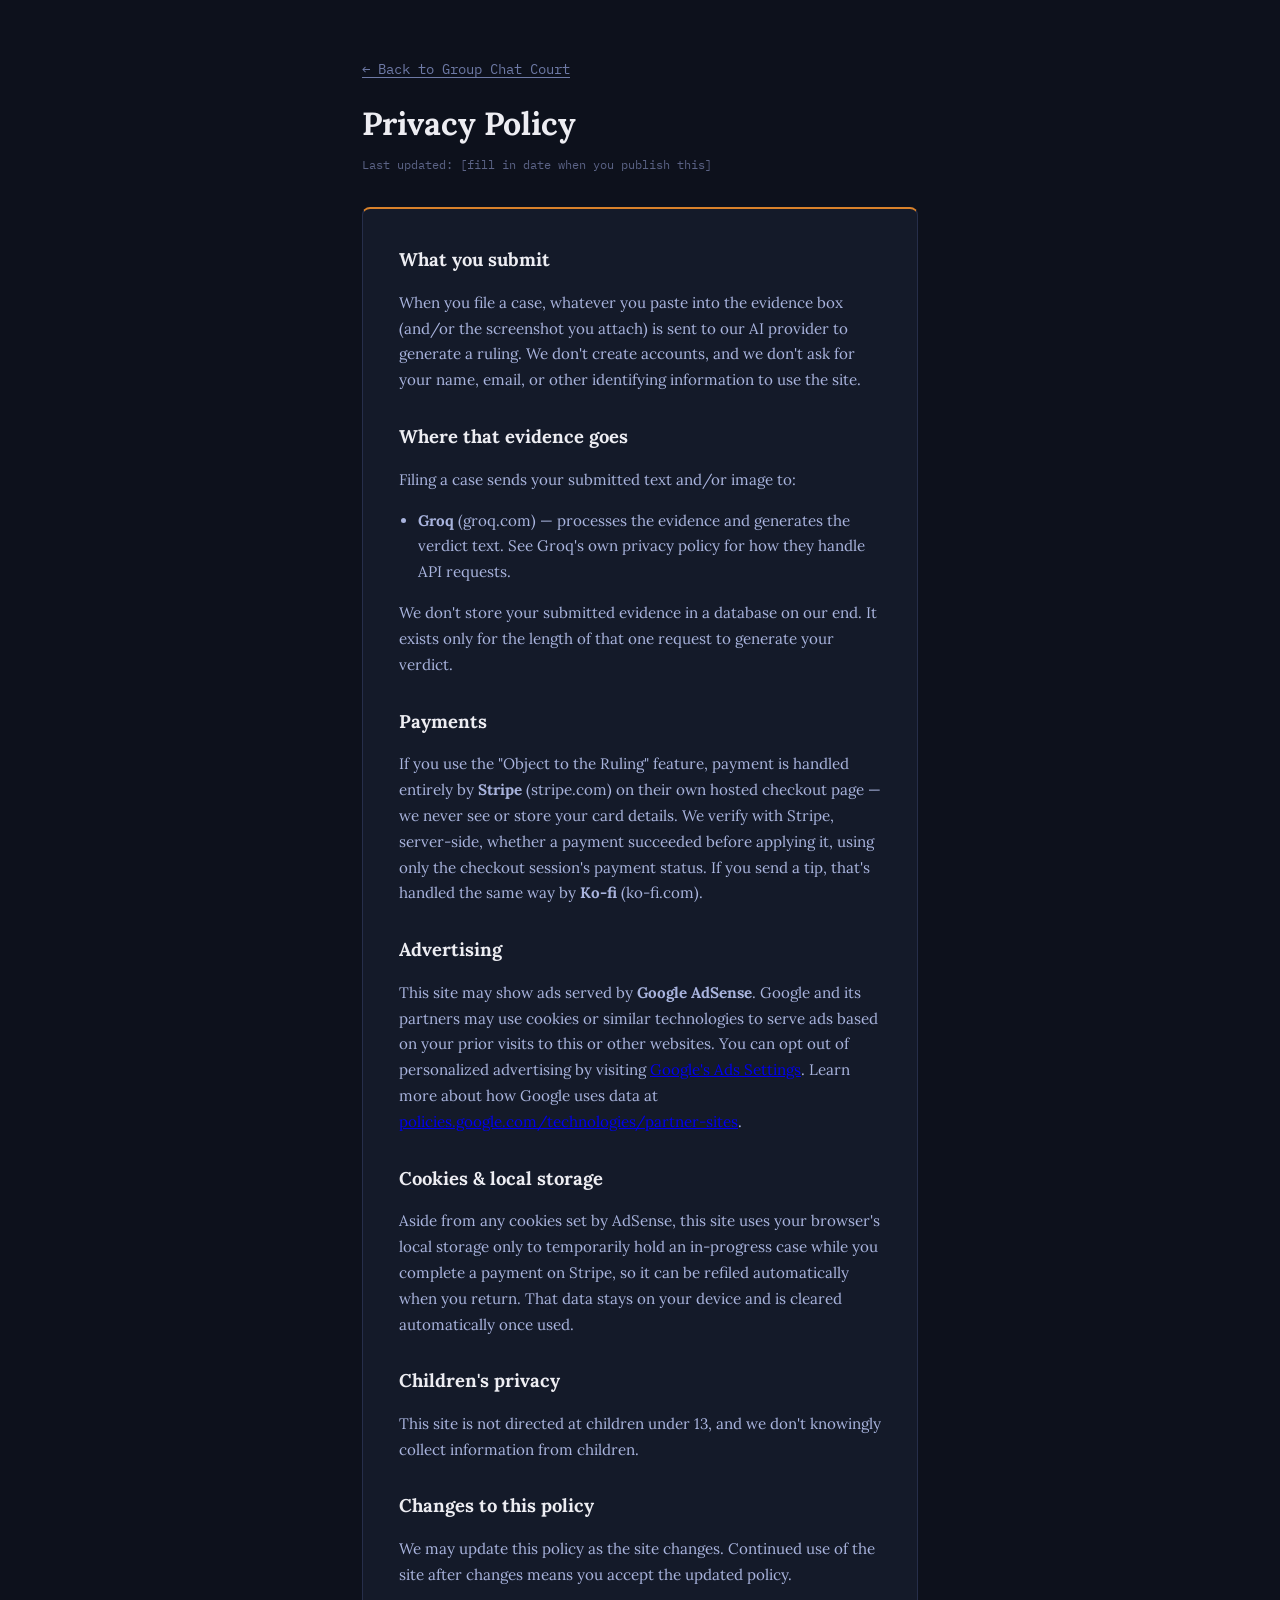
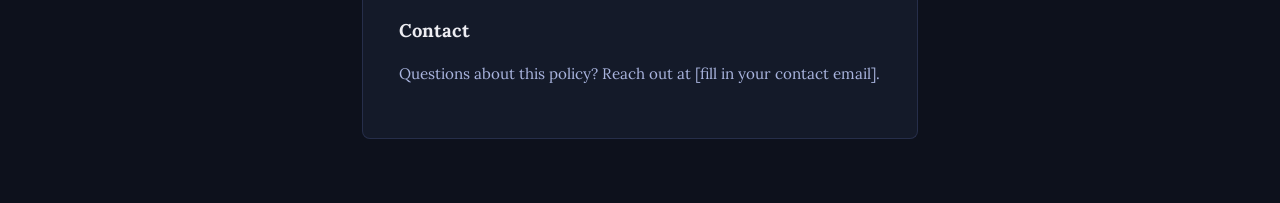
==== privacy.html @ 8eb90722 "Add files via upload" ====
<!doctype html>
<html lang="en">
<head>
<meta charset="UTF-8" />
<meta name="viewport" content="width=device-width, initial-scale=1.0" />
<title>Privacy Policy — Group Chat Court</title>
<link rel="preconnect" href="https://fonts.googleapis.com">
<link rel="preconnect" href="https://fonts.gstatic.com" crossorigin>
<link href="https://fonts.googleapis.com/css2?family=Lora:ital,wght@0,500;0,600;0,700;1,500;1,600&family=IBM+Plex+Mono:wght@400;500;600&display=swap" rel="stylesheet">
<link rel="stylesheet" href="style.css">
<script async src="https://pagead2.googlesyndication.com/pagead/js/adsbygoogle.js?client=ca-pub-4417008389014085" crossorigin="anonymous"></script>
<style>
  .policy-card { max-width: 620px; }
  .policy-card h2 { font-family: "Lora", Georgia, serif; font-size: 1.15rem; color: var(--white); margin: 1.8rem 0 0.6rem; }
  .policy-card h2:first-child { margin-top: 0; }
  .policy-card p, .policy-card li { color: var(--lavender); font-size: 0.95rem; line-height: 1.7; }
  .policy-card ul { margin: 0.4rem 0 0; padding-left: 1.2rem; }
  .back-link { font-family: "IBM Plex Mono", monospace; font-size: 0.85rem; color: var(--lavender-muted); text-decoration: underline; text-underline-offset: 3px; }
  .updated { font-family: "IBM Plex Mono", monospace; font-size: 0.78rem; color: var(--lavender-dim); margin: 0.4rem 0 1.6rem; }
</style>
</head>
<body>
<main>
  <a href="index.html" class="back-link">← Back to Group Chat Court</a>
  <h1 style="font-family:'Lora',Georgia,serif; color:var(--white); margin: 1rem 0 0.2rem;">Privacy Policy</h1>
  <p class="updated">Last updated: [fill in date when you publish this]</p>

  <section class="card policy-card">
    <h2>What you submit</h2>
    <p>
      When you file a case, whatever you paste into the evidence box (and/or the
      screenshot you attach) is sent to our AI provider to generate a ruling. We don't
      create accounts, and we don't ask for your name, email, or other identifying
      information to use the site.
    </p>

    <h2>Where that evidence goes</h2>
    <p>Filing a case sends your submitted text and/or image to:</p>
    <ul>
      <li><strong>Groq</strong> (groq.com) — processes the evidence and generates the verdict text. See Groq's own privacy policy for how they handle API requests.</li>
    </ul>
    <p>
      We don't store your submitted evidence in a database on our end. It exists only
      for the length of that one request to generate your verdict.
    </p>

    <h2>Payments</h2>
    <p>
      If you use the "Object to the Ruling" feature, payment is handled entirely by
      <strong>Stripe</strong> (stripe.com) on their own hosted checkout page — we never
      see or store your card details. We verify with Stripe, server-side, whether a
      payment succeeded before applying it, using only the checkout session's payment
      status. If you send a tip, that's handled the same way by <strong>Ko-fi</strong>
      (ko-fi.com).
    </p>

    <h2>Advertising</h2>
    <p>
      This site may show ads served by <strong>Google AdSense</strong>. Google and its
      partners may use cookies or similar technologies to serve ads based on your prior
      visits to this or other websites. You can opt out of personalized advertising by
      visiting
      <a href="https://adssettings.google.com" target="_blank" rel="noopener">Google's Ads Settings</a>.
      Learn more about how Google uses data at
      <a href="https://policies.google.com/technologies/partner-sites" target="_blank" rel="noopener">policies.google.com/technologies/partner-sites</a>.
    </p>

    <h2>Cookies &amp; local storage</h2>
    <p>
      Aside from any cookies set by AdSense, this site uses your browser's local
      storage only to temporarily hold an in-progress case while you complete a
      payment on Stripe, so it can be refiled automatically when you return. That data
      stays on your device and is cleared automatically once used.
    </p>

    <h2>Children's privacy</h2>
    <p>
      This site is not directed at children under 13, and we don't knowingly collect
      information from children.
    </p>

    <h2>Changes to this policy</h2>
    <p>
      We may update this policy as the site changes. Continued use of the site after
      changes means you accept the updated policy.
    </p>

    <h2>Contact</h2>
    <p>Questions about this policy? Reach out at [fill in your contact email].</p>
  </section>
</main>
</body>
</html>
---- style.css ----
:root {
  --bg: #0D111C;
  --panel: #141A29;
  --panel-line: #262E4A;
  --gold: #D9822B;
  --gold-soft: #E8A75C;
  --lavender: #A9B4DE;
  --lavender-muted: #6E7AA6;
  --lavender-dim: #5B6386;
  --ink: #12162A;
  --white: #EDEDF2;
  --btn-primary: #B7C4EE;
  --btn-primary-hover: #C6D1F5;
  --green: #7CB86B;
  --green-track: #1B2135;
}

* { box-sizing: border-box; }

/* Elements with a display rule (like .image-preview's display:flex) can otherwise
   tie with the browser's default [hidden] rule and win the cascade, so hidden
   elements stay visible. This makes [hidden] always win. */
[hidden] { display: none !important; }

body {
  margin: 0;
  background: var(--bg);
  color: var(--lavender);
  font-family: "Lora", Georgia, serif;
  min-height: 100vh;
  line-height: 1.6;
}

@media (prefers-reduced-motion: reduce) {
  * { animation-duration: 0.001ms !important; animation-iteration-count: 1 !important; transition-duration: 0.001ms !important; }
}

.mono { font-family: "IBM Plex Mono", ui-monospace, monospace; }

main {
  max-width: 620px;
  margin: 0 auto;
  padding: clamp(2rem, 6vw, 3.5rem) clamp(1.25rem, 5vw, 2rem) 4rem;
}

/* Masthead */
.masthead {
  display: flex;
  align-items: flex-start;
  justify-content: space-between;
  gap: 1rem;
  flex-wrap: wrap;
}
.brand { display: flex; align-items: center; gap: 0.7rem; }
.brand-icon { font-size: 1.9rem; line-height: 1; }
.masthead h1 {
  font-family: "Lora", Georgia, serif;
  font-weight: 700;
  font-size: 1.5rem;
  color: var(--white);
  margin: 0;
}
.brand-sub {
  font-family: "IBM Plex Mono", monospace;
  font-size: 0.68rem;
  letter-spacing: 0.09em;
  color: var(--lavender-muted);
  margin: 0.15rem 0 0;
}
.case-pill {
  font-family: "IBM Plex Mono", monospace;
  font-size: 0.78rem;
  color: var(--lavender);
  border: 1px solid var(--panel-line);
  border-radius: 4px;
  padding: 0.4rem 0.75rem;
  white-space: nowrap;
  align-self: flex-start;
}

.rule {
  height: 1px;
  background: rgba(237, 237, 242, 0.18);
  margin: 1.5rem 0 1.8rem;
}

.dek {
  font-size: 1.02rem;
  color: var(--lavender);
  margin: 0 0 0.9rem;
  max-width: 46ch;
}
.tip-link {
  font-family: "IBM Plex Mono", monospace;
  font-size: 0.85rem;
  color: var(--lavender-muted);
  text-decoration: underline;
  text-underline-offset: 3px;
}
.tip-link:hover { color: var(--lavender); }

/* Card */
.card {
  background: var(--panel);
  border: 1px solid var(--panel-line);
  border-top: 2px solid var(--gold);
  border-radius: 8px;
  padding: clamp(1.5rem, 4vw, 2.25rem);
  margin-top: 2rem;
}

.field-label {
  font-family: "IBM Plex Mono", monospace;
  font-size: 0.72rem;
  letter-spacing: 0.08em;
  text-transform: uppercase;
  color: var(--lavender-muted);
  margin: 1.6rem 0 0.75rem;
  display: flex;
  justify-content: space-between;
  align-items: baseline;
}
.card > .field-label:first-child { margin-top: 0; }

.chip-row {
  display: flex;
  flex-wrap: wrap;
  gap: 0.6rem;
  margin-bottom: 0;
}
.chip {
  font-family: "IBM Plex Mono", monospace;
  font-size: 0.78rem;
  background: transparent;
  border: 1px solid var(--panel-line);
  color: var(--lavender);
  padding: 0.4rem 0.85rem;
  border-radius: 999px;
  cursor: pointer;
}
.chip:hover { border-color: var(--lavender-muted); }
.chip.selected { border-color: var(--gold); color: var(--gold-soft); }
.chip:focus-visible { outline: 2px solid var(--gold); outline-offset: 2px; }

textarea {
  width: 100%;
  min-height: 150px;
  resize: vertical;
  background: rgba(20, 26, 41, 0.6);
  border: 1px solid var(--panel-line);
  border-radius: 2px;
  padding: 0.85rem;
  font-family: "IBM Plex Mono", monospace;
  font-size: 0.85rem;
  color: var(--lavender);
  line-height: 1.7;
}
textarea::placeholder { color: var(--lavender-dim); }
textarea:focus-visible { outline: 1px solid var(--gold); outline-offset: 1px; }

.upload-row {
  display: flex;
  align-items: center;
  gap: 0.75rem;
  margin: 1rem 0 0;
  flex-wrap: wrap;
}
.upload-btn {
  font-family: "IBM Plex Mono", monospace;
  font-size: 0.8rem;
  color: var(--lavender);
  border: 1px dashed var(--panel-line);
  border-radius: 999px;
  padding: 0.5rem 1rem;
  cursor: pointer;
}
.upload-btn:hover { border-color: var(--lavender-muted); }
.upload-hint { font-family: "IBM Plex Mono", monospace; font-size: 0.72rem; color: var(--lavender-dim); }

.image-preview {
  display: flex;
  align-items: center;
  gap: 0.9rem;
  margin-top: 0.9rem;
  padding: 0.75rem;
  border: 1px solid var(--panel-line);
  border-radius: 8px;
  background: rgba(20, 26, 41, 0.6);
}
.image-preview-thumb {
  flex-shrink: 0;
  width: 52px;
  height: 52px;
  border-radius: 6px;
  overflow: hidden;
  background: var(--bg);
  border: 1px solid var(--panel-line);
}
.image-preview-thumb img {
  width: 100%;
  height: 100%;
  object-fit: cover;
  display: block;
}
.image-preview-meta {
  display: flex;
  align-items: center;
  justify-content: space-between;
  gap: 0.75rem;
  flex: 1;
  min-width: 0;
}
.image-preview-name {
  margin: 0;
  font-family: "IBM Plex Mono", monospace;
  font-size: 0.8rem;
  color: var(--lavender);
  overflow: hidden;
  text-overflow: ellipsis;
  white-space: nowrap;
}
.remove-image-btn {
  flex-shrink: 0;
  background: none;
  border: none;
  color: var(--lavender-muted);
  font-family: "IBM Plex Mono", monospace;
  font-size: 0.78rem;
  cursor: pointer;
  text-decoration: underline;
  text-underline-offset: 3px;
}
.remove-image-btn:hover { color: var(--lavender); }

.filing-row {
  display: flex;
  align-items: center;
  justify-content: space-between;
  margin: 1.1rem 0 1.6rem;
  gap: 1rem;
}
.link-btn {
  background: none;
  border: none;
  padding: 0;
  font-family: "IBM Plex Mono", monospace;
  font-size: 0.8rem;
  color: var(--gold-soft);
  text-decoration: underline;
  text-underline-offset: 3px;
  cursor: pointer;
}
.char-count { font-family: "IBM Plex Mono", monospace; font-size: 0.75rem; color: var(--lavender-dim); }

.error { color: #E28686; font-size: 0.85rem; font-family: "IBM Plex Mono", monospace; margin: 0.9rem 0 0; }

/* Buttons */
.btn-primary {
  display: block;
  width: 100%;
  background: var(--btn-primary);
  color: var(--ink);
  border: none;
  border-radius: 999px;
  padding: 0.9rem 1rem;
  font-family: "Lora", Georgia, serif;
  font-weight: 700;
  font-size: 1.02rem;
  cursor: pointer;
  margin-top: 0.25rem;
}
.btn-primary:hover { background: var(--btn-primary-hover); }
.btn-primary:active { transform: scale(0.99); }
.btn-primary:disabled { opacity: 0.6; cursor: wait; }
.btn-primary:focus-visible { outline: 2px solid var(--gold); outline-offset: 2px; }
.btn-primary-sm { width: auto; flex: 1; font-size: 0.92rem; padding: 0.7rem 1rem; }

.btn-bribe {
  display: block;
  width: 100%;
  background: transparent;
  border: 1.5px dashed var(--gold);
  color: var(--gold-soft);
  border-radius: 4px;
  padding: 0.75rem 1rem;
  font-family: "IBM Plex Mono", monospace;
  font-size: 0.82rem;
  margin-top: 0.9rem;
  cursor: pointer;
}
.btn-bribe:hover { background: rgba(201, 162, 39, 0.08); }
.btn-bribe:focus-visible { outline: 2px solid var(--gold); outline-offset: 2px; }

.btn-outline {
  flex: 1;
  background: transparent;
  border: 1px solid var(--panel-line);
  color: var(--lavender);
  border-radius: 4px;
  padding: 0.7rem 1rem;
  font-family: "IBM Plex Mono", monospace;
  font-size: 0.85rem;
  cursor: pointer;
}
.btn-outline:hover { border-color: var(--lavender-muted); }
.btn-outline:focus-visible { outline: 2px solid var(--gold); outline-offset: 2px; }

.disclaimer {
  text-align: center;
  font-family: "IBM Plex Mono", monospace;
  font-size: 0.72rem;
  color: var(--lavender-dim);
  margin: 1.4rem 0 0;
}

/* Loading state */
.loading-inner { text-align: center; padding: 1.5rem 0; }
.loading-icon { font-size: 2rem; display: block; margin-bottom: 0.6rem; }
.loading-text { font-style: italic; color: var(--lavender); margin: 0 0 0.9rem; }

/* Case file */
.exhibit {
  margin: 0 0 1.6rem;
  padding: 0.9rem 1.1rem;
  border-left: 3px solid var(--gold);
  background: rgba(217, 130, 43, 0.06);
  font-family: "IBM Plex Mono", monospace;
  font-size: 0.8rem;
  color: var(--lavender);
  line-height: 1.7;
  white-space: pre-wrap;
}
.exhibit::before {
  content: "Exhibit A — ";
  font-weight: 600;
  color: var(--gold-soft);
}

.headline {
  font-family: "Lora", Georgia, serif;
  font-weight: 700;
  font-size: 1.7rem;
  color: var(--white);
  margin: 0 0 0.5rem;
}
.tagline {
  font-family: "Lora", Georgia, serif;
  font-style: italic;
  color: var(--lavender);
  font-size: 1.02rem;
  margin: 0 0 1.6rem;
}

.stamp-wrap { text-align: center; margin: 0 0 1.6rem; }
.stamp {
  display: inline-block;
  border: 3px double var(--gold);
  color: var(--gold-soft);
  font-family: "Lora", Georgia, serif;
  font-weight: 700;
  text-transform: uppercase;
  letter-spacing: 0.04em;
  font-size: 1.3rem;
  padding: 0.55rem 1.5rem;
  border-radius: 999px;
  transform: rotate(-4deg) scale(0.8);
  opacity: 0;
}
.stamp.reveal { animation: stamp-in 0.4s cubic-bezier(0.2, 1.4, 0.4, 1) forwards; }
@keyframes stamp-in {
  0% { opacity: 0; transform: rotate(-4deg) scale(2.2); }
  60% { opacity: 1; transform: rotate(-4deg) scale(0.92); }
  100% { opacity: 1; transform: rotate(-4deg) scale(1); }
}

.value { font-family: "Lora", Georgia, serif; font-weight: 700; color: var(--white); margin: 0 0 1.6rem; font-size: 1.02rem; }
.ruling-text { color: var(--lavender); margin: 0 0 1.6rem; font-size: 0.98rem; line-height: 1.75; }

.jury-label { margin-bottom: 0.5rem; }
.jury-label span:last-child { color: var(--white); font-family: "Lora", Georgia, serif; font-weight: 700; text-transform: none; letter-spacing: 0; }
.jury-track { height: 8px; background: var(--green-track); border-radius: 4px; overflow: hidden; margin-bottom: 1.6rem; }
.jury-fill { height: 100%; background: var(--green); border-radius: 4px; width: 0%; transition: width 0.6s ease; }

.case-actions { display: flex; gap: 0.85rem; margin-top: 1.4rem; flex-wrap: wrap; }

.ad-slot { margin-top: 1.6rem; min-height: 90px; }

.privacy {
  text-align: center;
  margin-top: 2rem;
  font-family: "IBM Plex Mono", monospace;
  font-size: 0.8rem;
}
.privacy a { color: var(--lavender-muted); text-decoration: underline; text-underline-offset: 3px; }
.privacy a:hover { color: var(--lavender); }
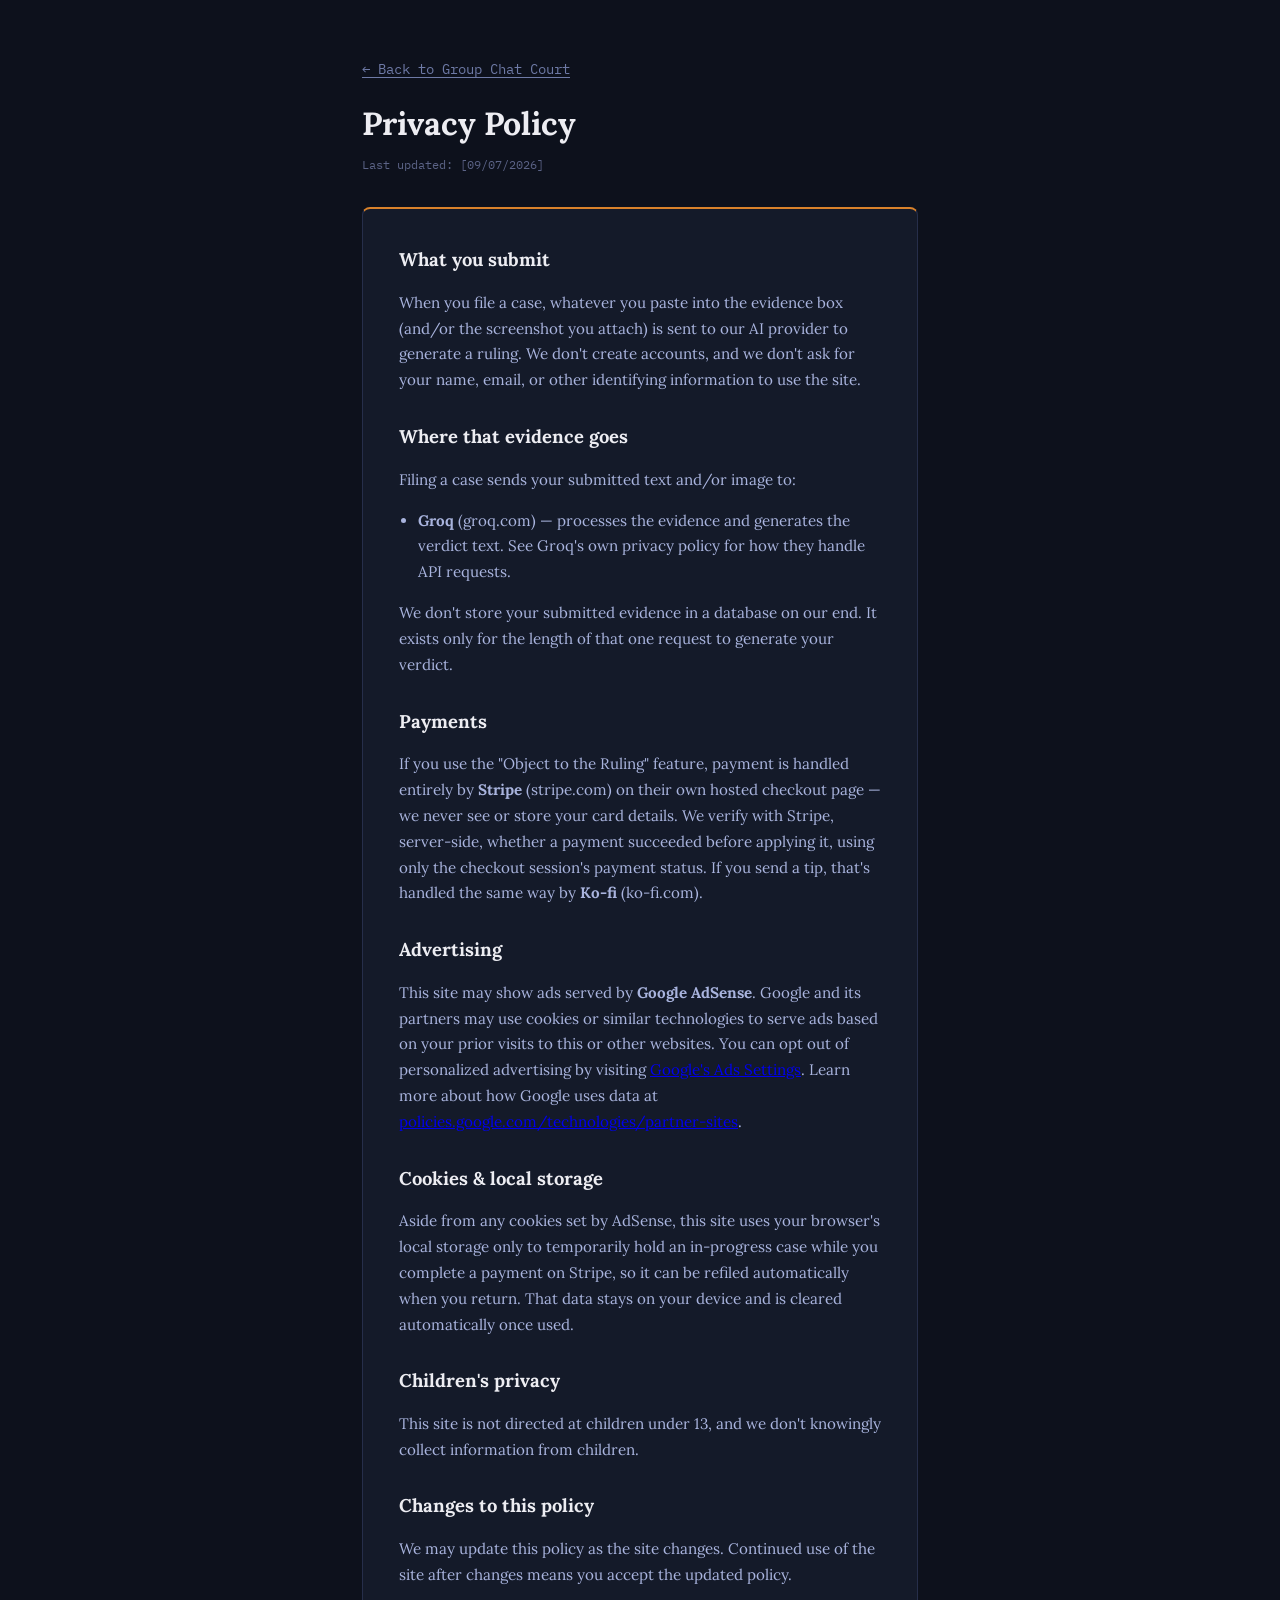
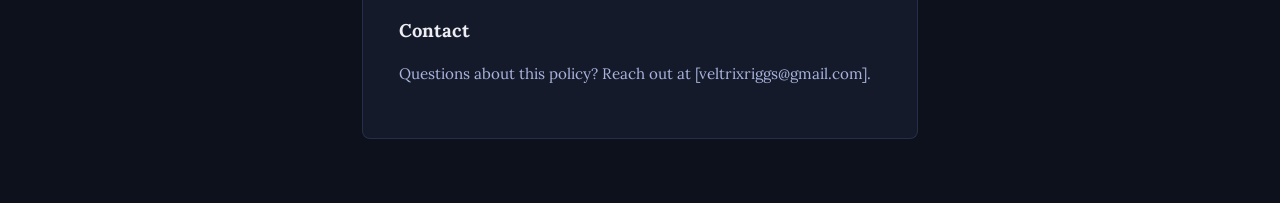
==== commit 25e791e1: "Update privacy.html" ====
--- a/privacy.html
+++ b/privacy.html
@@ -23,7 +23,7 @@
 <main>
   <a href="index.html" class="back-link">← Back to Group Chat Court</a>
   <h1 style="font-family:'Lora',Georgia,serif; color:var(--white); margin: 1rem 0 0.2rem;">Privacy Policy</h1>
-  <p class="updated">Last updated: [fill in date when you publish this]</p>
+  <p class="updated">Last updated: [09/07/2026]</p>
 
   <section class="card policy-card">
     <h2>What you submit</h2>
@@ -86,7 +86,7 @@
     </p>
 
     <h2>Contact</h2>
-    <p>Questions about this policy? Reach out at [fill in your contact email].</p>
+    <p>Questions about this policy? Reach out at [veltrixriggs@gmail.com].</p>
   </section>
 </main>
 </body>
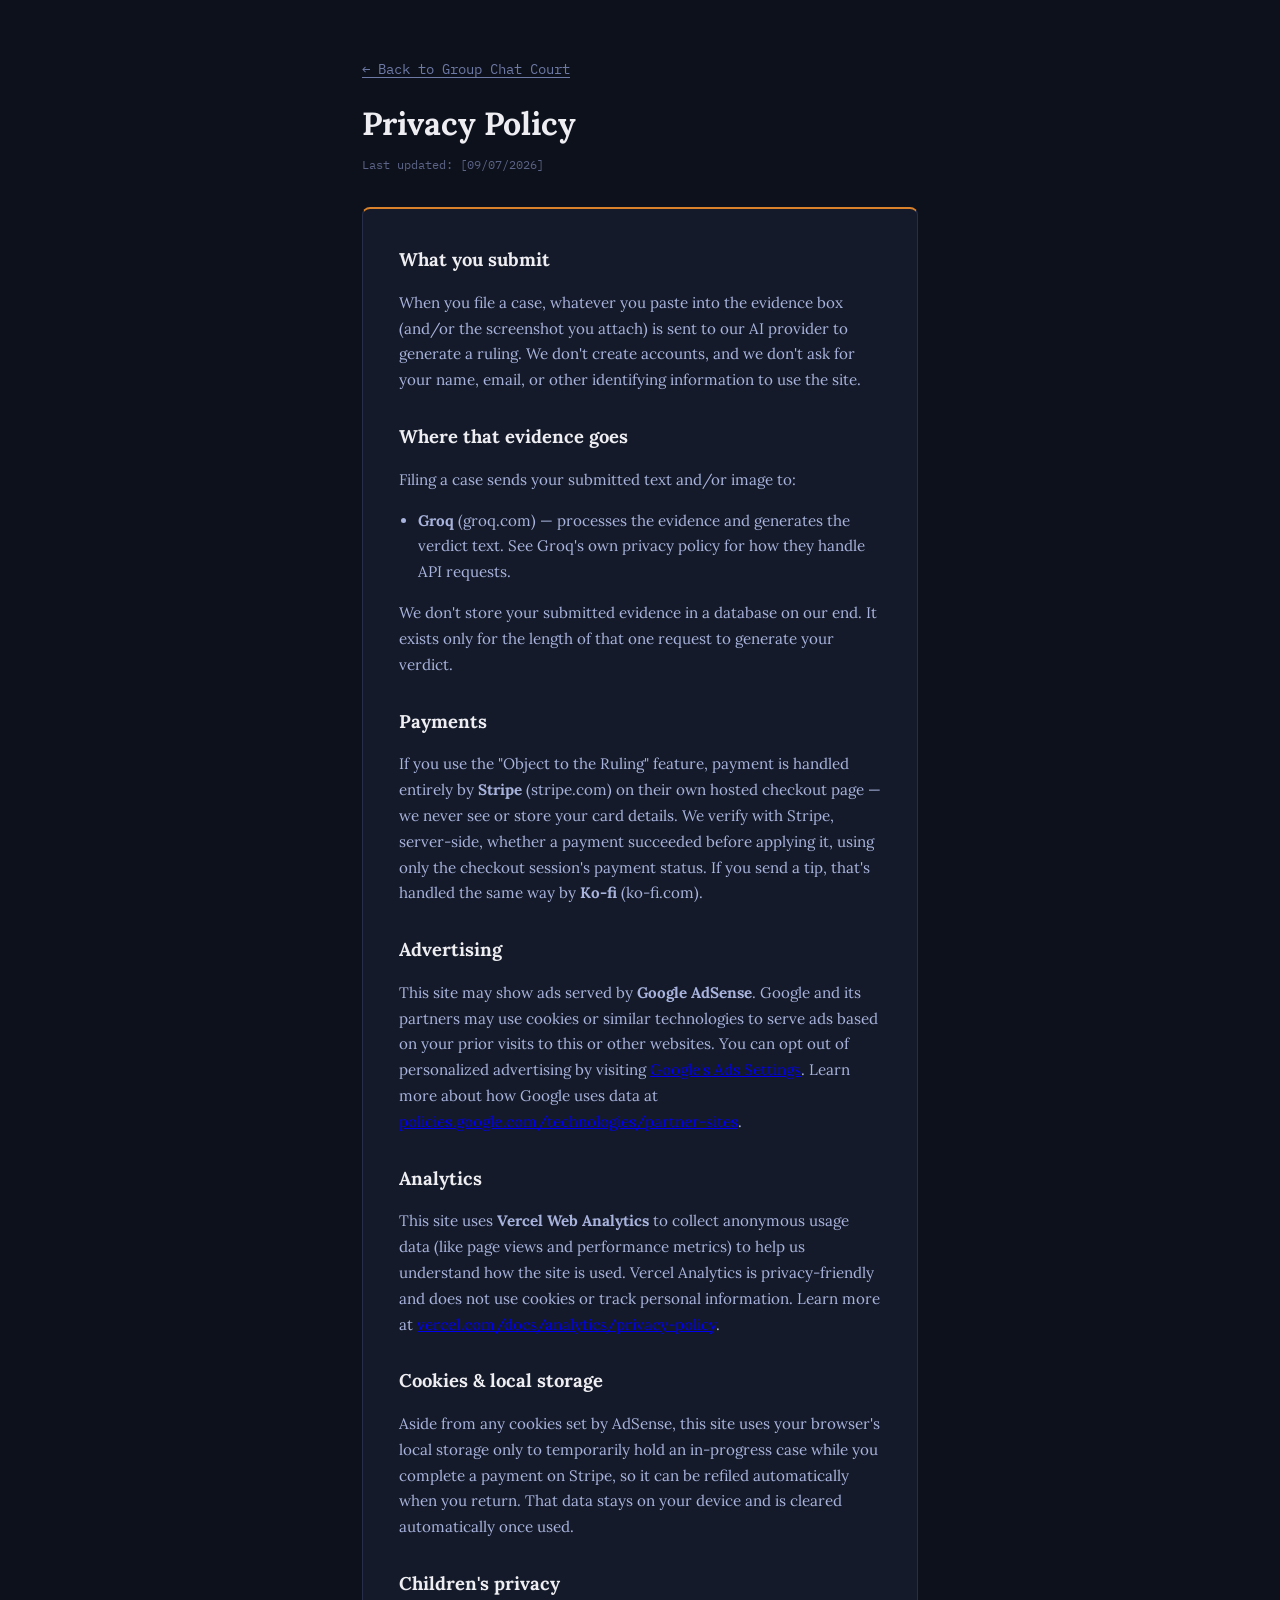
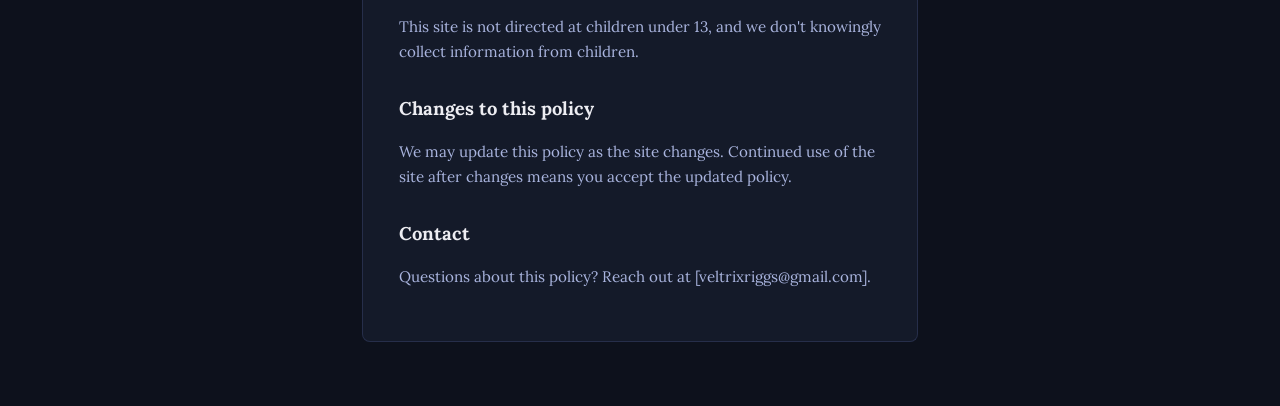
==== commit d037ae6d: "Install and configure Vercel Web Analytics ## Vercel Web Analytics Implementation  Successfully conf" ====
--- a/privacy.html
+++ b/privacy.html
@@ -65,6 +65,15 @@
       <a href="https://policies.google.com/technologies/partner-sites" target="_blank" rel="noopener">policies.google.com/technologies/partner-sites</a>.
     </p>
 
+    <h2>Analytics</h2>
+    <p>
+      This site uses <strong>Vercel Web Analytics</strong> to collect anonymous usage
+      data (like page views and performance metrics) to help us understand how the
+      site is used. Vercel Analytics is privacy-friendly and does not use cookies or
+      track personal information. Learn more at
+      <a href="https://vercel.com/docs/analytics/privacy-policy" target="_blank" rel="noopener">vercel.com/docs/analytics/privacy-policy</a>.
+    </p>
+
     <h2>Cookies &amp; local storage</h2>
     <p>
       Aside from any cookies set by AdSense, this site uses your browser's local
@@ -89,5 +98,6 @@
     <p>Questions about this policy? Reach out at [veltrixriggs@gmail.com].</p>
   </section>
 </main>
+<script defer src="https://cdn.vercel-insights.com/v1/script.js"></script>
 </body>
 </html>
